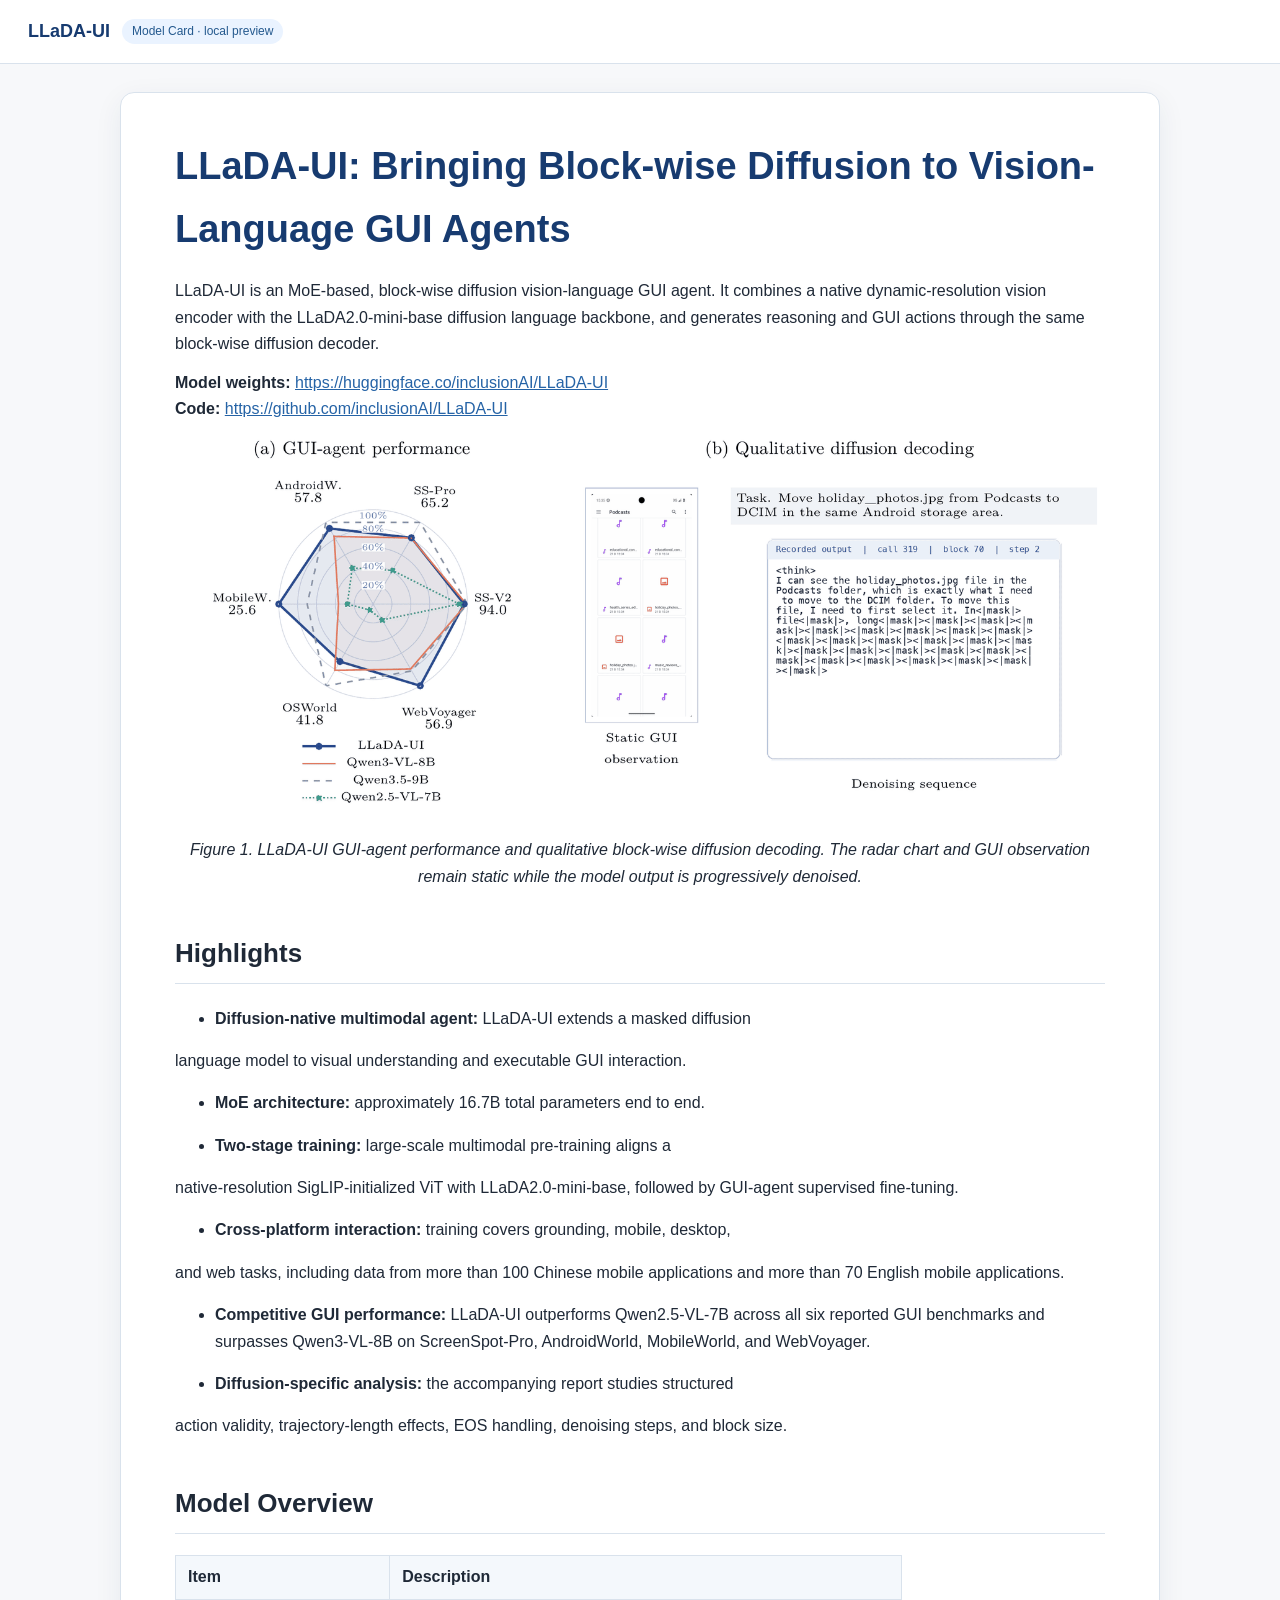
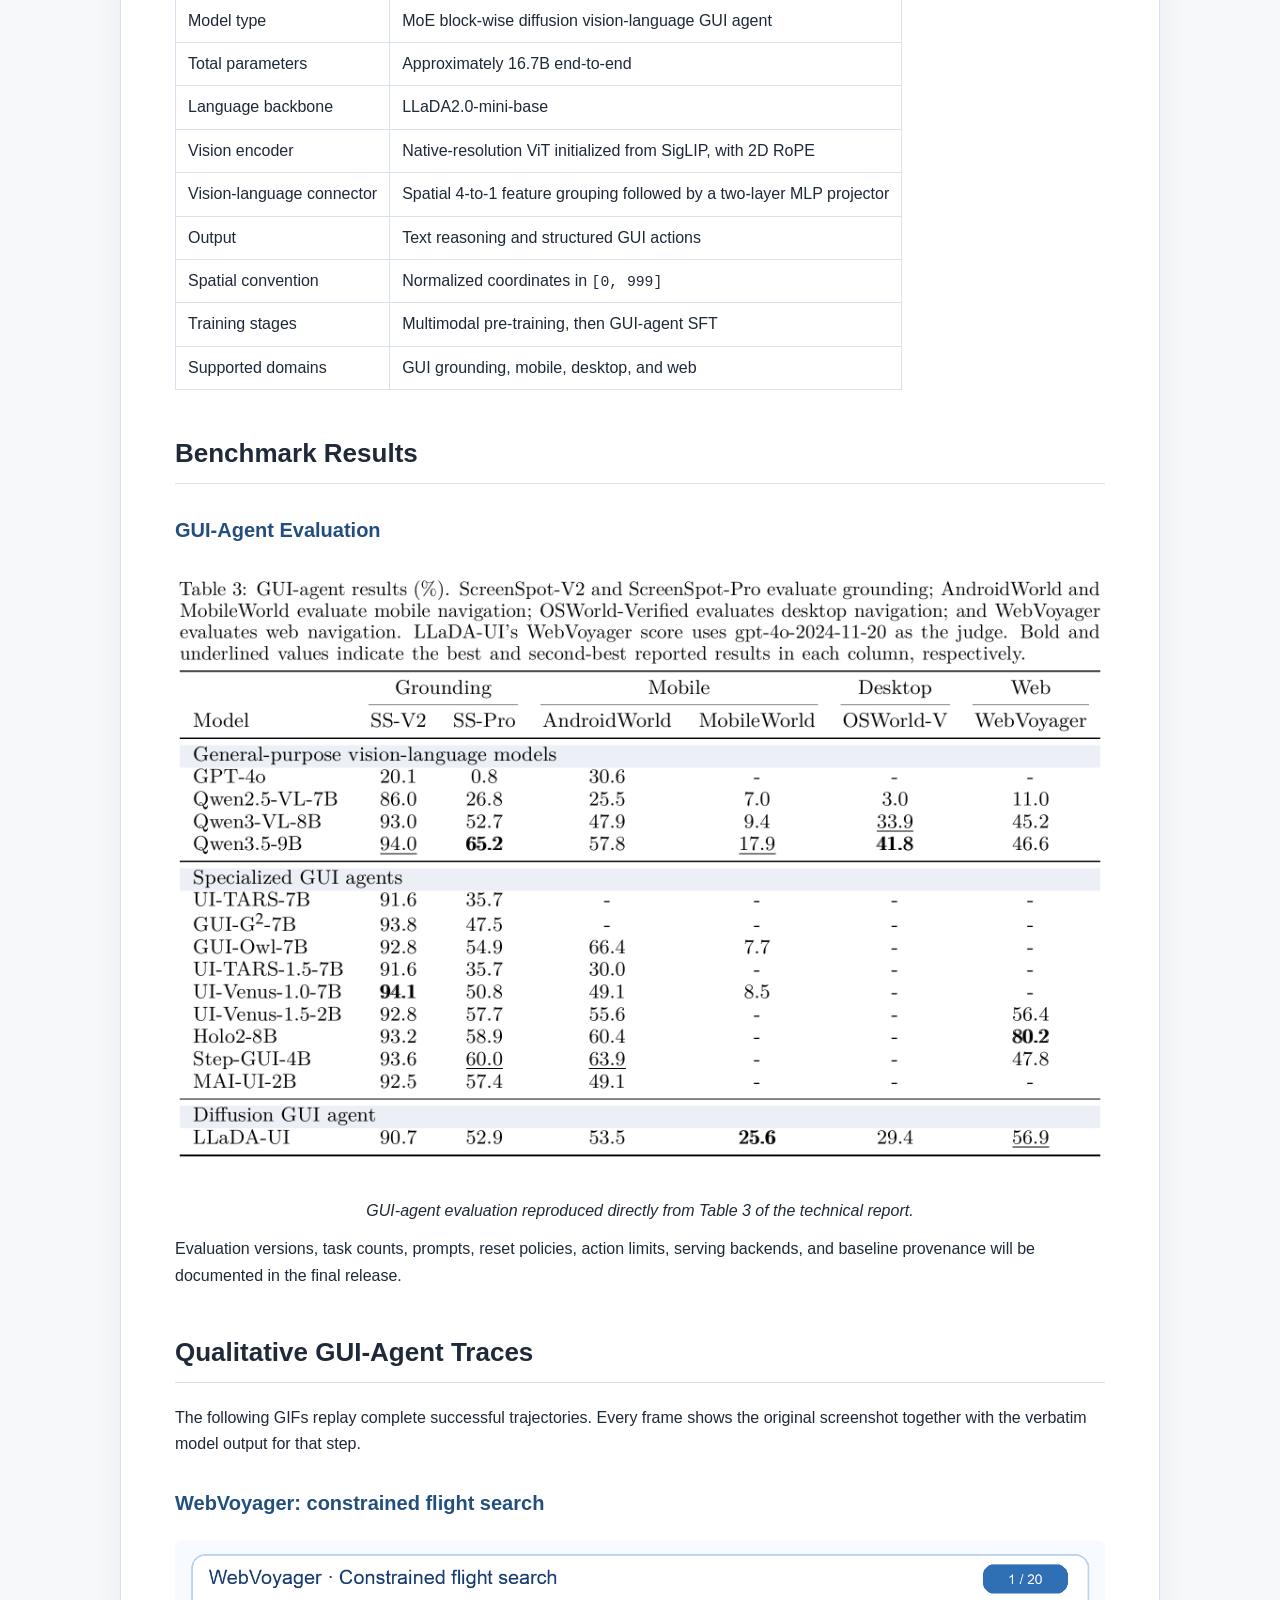
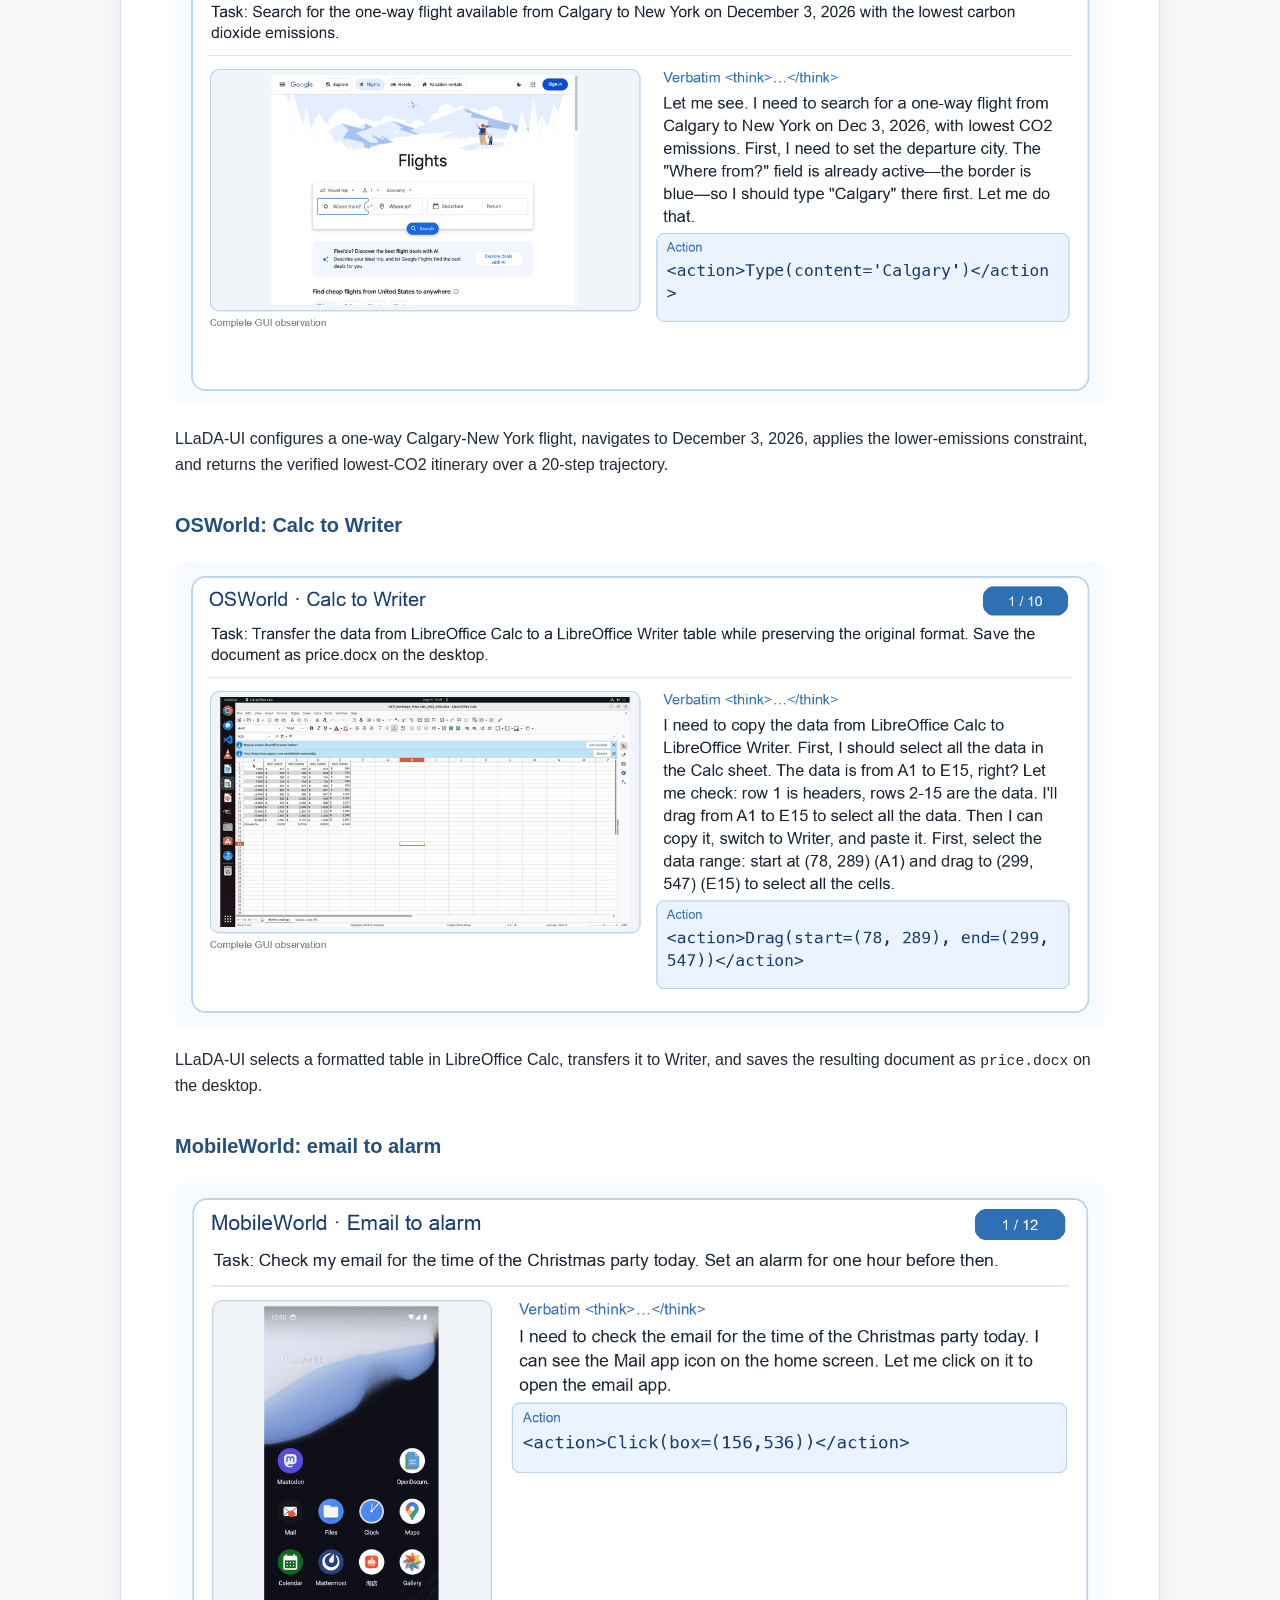
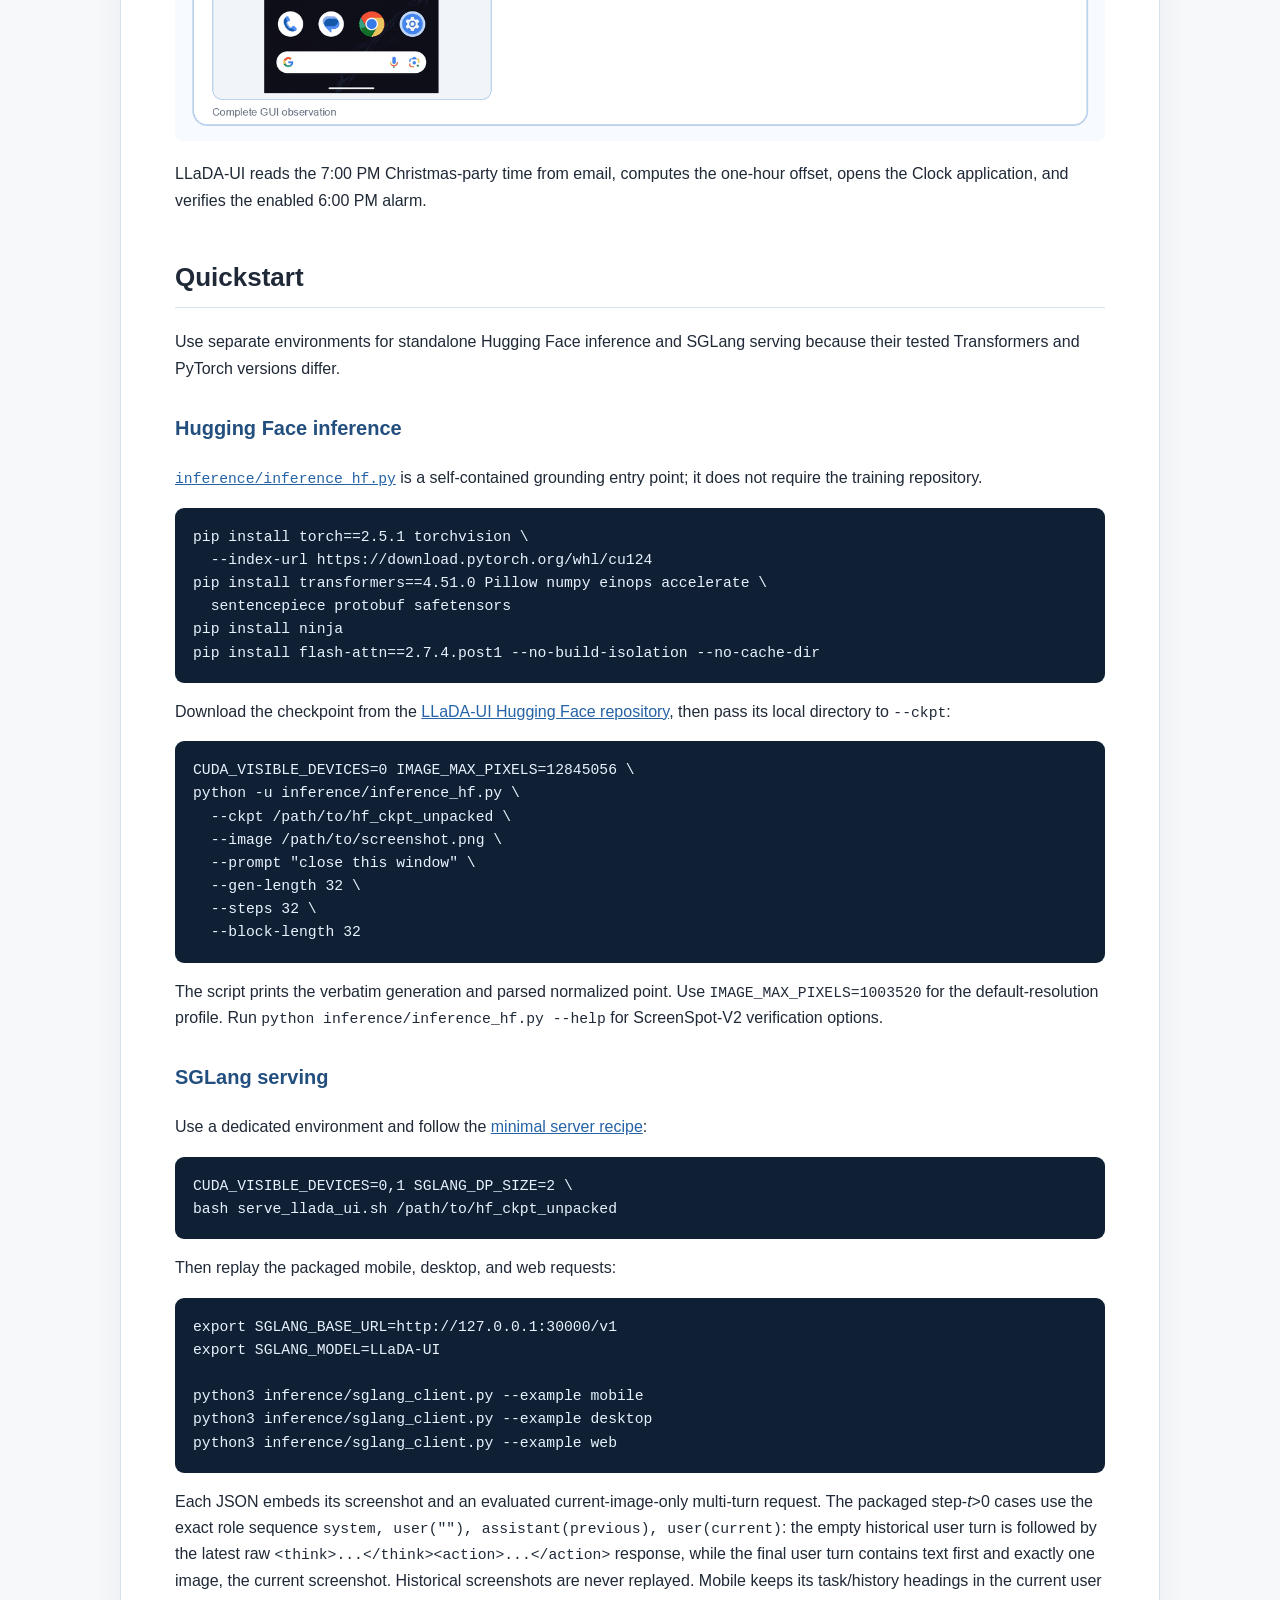
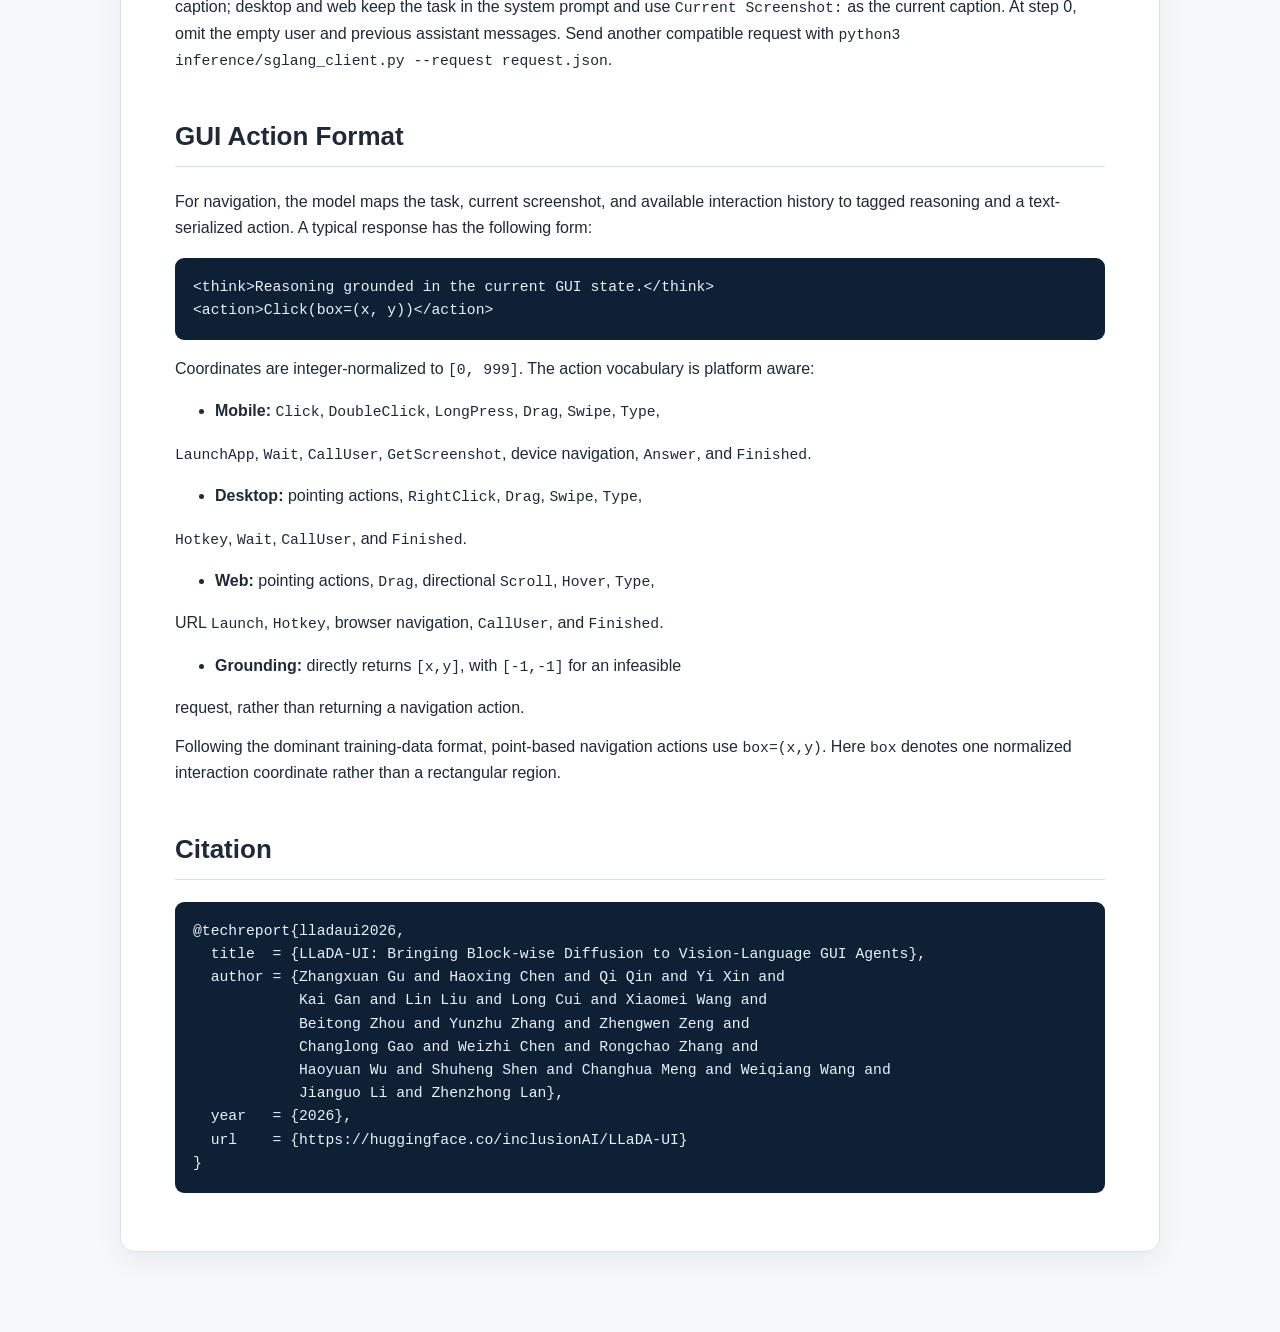
==== preview/index.html @ 5b06d2ca "Initial public release" ====
<!doctype html>
<html lang="en"><head><meta charset="utf-8"><base href="../">
<meta name="viewport" content="width=device-width,initial-scale=1">
<title>LLaDA-UI: Bringing Block-wise Diffusion to Vision-Language GUI Agents · Model Card Preview</title>
<style>
:root{--ink:#1f2937;--muted:#64748b;--line:#d9e2ec;--blue:#2563a6;--pale:#f4f8fc}
*{box-sizing:border-box} body{margin:0;background:#f7f8fa;color:var(--ink);font:16px/1.65 -apple-system,BlinkMacSystemFont,"Segoe UI",sans-serif}
.top{height:64px;background:white;border-bottom:1px solid var(--line);display:flex;align-items:center;padding:0 28px;position:sticky;top:0;z-index:2}
.brand{font-weight:750;color:#173b70;font-size:18px} .badge{margin-left:12px;background:#eaf3ff;color:#24598e;border-radius:999px;padding:3px 10px;font-size:12px}
main{max-width:1040px;margin:28px auto 80px;background:white;border:1px solid var(--line);border-radius:14px;padding:42px 54px;box-shadow:0 8px 28px #15395a12}
h1{font-size:38px;margin:0 0 18px;color:#173b70} h2{font-size:26px;margin-top:42px;border-bottom:1px solid var(--line);padding-bottom:8px} h3{font-size:20px;margin-top:30px;color:#234f7f}
p{margin:12px 0} img{max-width:100%;height:auto;border-radius:8px} table{border-collapse:collapse;width:100%;display:block;overflow-x:auto;margin:18px 0}
th,td{border:1px solid var(--line);padding:8px 12px;text-align:left;white-space:nowrap} th{background:var(--pale)}
pre{background:#0f2034;color:#e8f2ff;padding:18px;border-radius:9px;overflow:auto;line-height:1.45} code{font-family:ui-monospace,SFMono-Regular,Menlo,monospace;font-size:.92em}
blockquote{border-left:4px solid #75a7d8;background:#f5f9fd;margin:18px 0;padding:10px 18px;color:#40566e}
li{margin:5px 0} a{color:var(--blue)} @media(max-width:720px){main{margin:0;border:0;border-radius:0;padding:28px 20px}}
</style></head><body>
<div class="top"><span class="brand">LLaDA-UI</span><span class="badge">Model Card · local preview</span></div>
<main><h1>LLaDA-UI: Bringing Block-wise Diffusion to Vision-Language GUI Agents</h1>
<p>LLaDA-UI is an MoE-based, block-wise diffusion vision-language GUI agent. It combines a native dynamic-resolution vision encoder with the LLaDA2.0-mini-base diffusion language backbone, and generates reasoning and GUI actions through the same block-wise diffusion decoder.</p>
<p><strong>Model weights:</strong> <a href="https://huggingface.co/inclusionAI/LLaDA-UI">https://huggingface.co/inclusionAI/LLaDA-UI</a><br>
<strong>Code:</strong> <a href="https://github.com/inclusionAI/LLaDA-UI">https://github.com/inclusionAI/LLaDA-UI</a></p>
<p align="center">
  <img src="assets/figure1_overview_animated.gif" width="100%" alt="LLaDA-UI GUI-agent benchmark comparison and animated qualitative diffusion decoding">
</p>
<p align="center"><em>Figure 1. LLaDA-UI GUI-agent performance and qualitative block-wise diffusion decoding. The radar chart and GUI observation remain static while the model output is progressively denoised.</em></p>
<h2>Highlights</h2>
<ul><li><strong>Diffusion-native multimodal agent:</strong> LLaDA-UI extends a masked diffusion</li></ul>
<p>language model to visual understanding and executable GUI interaction.</p>
<ul><li><strong>MoE architecture:</strong> approximately 16.7B total parameters end to end.</li></ul>
<ul><li><strong>Two-stage training:</strong> large-scale multimodal pre-training aligns a</li></ul>
<p>native-resolution SigLIP-initialized ViT with LLaDA2.0-mini-base, followed by GUI-agent supervised fine-tuning.</p>
<ul><li><strong>Cross-platform interaction:</strong> training covers grounding, mobile, desktop,</li></ul>
<p>and web tasks, including data from more than 100 Chinese mobile applications and more than 70 English mobile applications.</p>
<ul><li><strong>Competitive GUI performance:</strong> LLaDA-UI outperforms Qwen2.5-VL-7B across all six reported GUI benchmarks and surpasses Qwen3-VL-8B on ScreenSpot-Pro, AndroidWorld, MobileWorld, and WebVoyager.</li></ul>
<ul><li><strong>Diffusion-specific analysis:</strong> the accompanying report studies structured</li></ul>
<p>action validity, trajectory-length effects, EOS handling, denoising steps, and block size.</p>
<h2>Model Overview</h2>
<table><thead><tr><th>Item</th><th>Description</th></tr></thead><tbody><tr><td>Model type</td><td>MoE block-wise diffusion vision-language GUI agent</td></tr><tr><td>Total parameters</td><td>Approximately 16.7B end-to-end</td></tr><tr><td>Language backbone</td><td>LLaDA2.0-mini-base</td></tr><tr><td>Vision encoder</td><td>Native-resolution ViT initialized from SigLIP, with 2D RoPE</td></tr><tr><td>Vision-language connector</td><td>Spatial 4-to-1 feature grouping followed by a two-layer MLP projector</td></tr><tr><td>Output</td><td>Text reasoning and structured GUI actions</td></tr><tr><td>Spatial convention</td><td>Normalized coordinates in <code>[0, 999]</code></td></tr><tr><td>Training stages</td><td>Multimodal pre-training, then GUI-agent SFT</td></tr><tr><td>Supported domains</td><td>GUI grounding, mobile, desktop, and web</td></tr></tbody></table>
<h2>Benchmark Results</h2>
<h3>GUI-Agent Evaluation</h3>
<p align="center"><img src="assets/gui_agent_evaluation.png" width="100%" alt="LLaDA-UI GUI-agent benchmark results from Table 3 of the technical report"></p>
<p align="center"><em>GUI-agent evaluation reproduced directly from Table 3 of the technical report.</em></p>
<p>Evaluation versions, task counts, prompts, reset policies, action limits, serving backends, and baseline provenance will be documented in the final release.</p>
<h2>Qualitative GUI-Agent Traces</h2>
<p>The following GIFs replay complete successful trajectories. Every frame shows the original screenshot together with the verbatim model output for that step.</p>
<h3>WebVoyager: constrained flight search</h3>
<p align="center">
  <img src="assets/traces/webvoyager_google_flights.gif" width="100%" alt="Complete WebVoyager Google Flights trajectory">
</p>
<p>LLaDA-UI configures a one-way Calgary-New York flight, navigates to December 3, 2026, applies the lower-emissions constraint, and returns the verified lowest-CO2 itinerary over a 20-step trajectory.</p>
<h3>OSWorld: Calc to Writer</h3>
<p align="center">
  <img src="assets/traces/osworld_calc_to_writer.gif" width="100%" alt="Complete OSWorld Calc-to-Writer trajectory">
</p>
<p>LLaDA-UI selects a formatted table in LibreOffice Calc, transfers it to Writer, and saves the resulting document as <code>price.docx</code> on the desktop.</p>
<h3>MobileWorld: email to alarm</h3>
<p align="center">
  <img src="assets/traces/mobileworld_email_to_alarm.gif" width="100%" alt="Complete MobileWorld email-to-alarm trajectory">
</p>
<p>LLaDA-UI reads the 7:00 PM Christmas-party time from email, computes the one-hour offset, opens the Clock application, and verifies the enabled 6:00 PM alarm.</p>
<h2>Quickstart</h2>
<p>Use separate environments for standalone Hugging Face inference and SGLang serving because their tested Transformers and PyTorch versions differ.</p>
<h3>Hugging Face inference</h3>
<p><a href="inference/inference_hf.py"><code>inference/inference_hf.py</code></a> is a self-contained grounding entry point; it does not require the training repository.</p>
<pre><code class="language-bash">pip install torch==2.5.1 torchvision \
  --index-url https://download.pytorch.org/whl/cu124
pip install transformers==4.51.0 Pillow numpy einops accelerate \
  sentencepiece protobuf safetensors
pip install ninja
pip install flash-attn==2.7.4.post1 --no-build-isolation --no-cache-dir</code></pre>
<p>Download the checkpoint from the <a href="https://huggingface.co/inclusionAI/LLaDA-UI">LLaDA-UI Hugging Face repository</a>, then pass its local directory to <code>--ckpt</code>:</p>
<pre><code class="language-bash">CUDA_VISIBLE_DEVICES=0 IMAGE_MAX_PIXELS=12845056 \
python -u inference/inference_hf.py \
  --ckpt /path/to/hf_ckpt_unpacked \
  --image /path/to/screenshot.png \
  --prompt &quot;close this window&quot; \
  --gen-length 32 \
  --steps 32 \
  --block-length 32</code></pre>
<p>The script prints the verbatim generation and parsed normalized point. Use <code>IMAGE_MAX_PIXELS=1003520</code> for the default-resolution profile. Run <code>python inference/inference_hf.py --help</code> for ScreenSpot-V2 verification options.</p>
<h3>SGLang serving</h3>
<p>Use a dedicated environment and follow the <a href="inference/sglang_server/README.md">minimal server recipe</a>:</p>
<pre><code class="language-bash">CUDA_VISIBLE_DEVICES=0,1 SGLANG_DP_SIZE=2 \
bash serve_llada_ui.sh /path/to/hf_ckpt_unpacked</code></pre>
<p>Then replay the packaged mobile, desktop, and web requests:</p>
<pre><code class="language-bash">export SGLANG_BASE_URL=http://127.0.0.1:30000/v1
export SGLANG_MODEL=LLaDA-UI

python3 inference/sglang_client.py --example mobile
python3 inference/sglang_client.py --example desktop
python3 inference/sglang_client.py --example web</code></pre>
<p>Each JSON embeds its screenshot and an evaluated current-image-only multi-turn request. The packaged step-<em>t</em>&gt;0 cases use the exact role sequence <code>system, user(""), assistant(previous), user(current)</code>: the empty historical user turn is followed by the latest raw <code>&lt;think&gt;...&lt;/think&gt;&lt;action&gt;...&lt;/action&gt;</code> response, while the final user turn contains text first and exactly one image, the current screenshot. Historical screenshots are never replayed. Mobile keeps its task/history headings in the current user caption; desktop and web keep the task in the system prompt and use <code>Current Screenshot:</code> as the current caption. At step 0, omit the empty user and previous assistant messages. Send another compatible request with <code>python3 inference/sglang_client.py --request request.json</code>.</p>
<h2>GUI Action Format</h2>
<p>For navigation, the model maps the task, current screenshot, and available interaction history to tagged reasoning and a text-serialized action. A typical response has the following form:</p>
<pre><code class="language-text">&lt;think&gt;Reasoning grounded in the current GUI state.&lt;/think&gt;
&lt;action&gt;Click(box=(x, y))&lt;/action&gt;</code></pre>
<p>Coordinates are integer-normalized to <code>[0, 999]</code>. The action vocabulary is platform aware:</p>
<ul><li><strong>Mobile:</strong> <code>Click</code>, <code>DoubleClick</code>, <code>LongPress</code>, <code>Drag</code>, <code>Swipe</code>, <code>Type</code>,</li></ul>
<p><code>LaunchApp</code>, <code>Wait</code>, <code>CallUser</code>, <code>GetScreenshot</code>, device navigation, <code>Answer</code>, and <code>Finished</code>.</p>
<ul><li><strong>Desktop:</strong> pointing actions, <code>RightClick</code>, <code>Drag</code>, <code>Swipe</code>, <code>Type</code>,</li></ul>
<p><code>Hotkey</code>, <code>Wait</code>, <code>CallUser</code>, and <code>Finished</code>.</p>
<ul><li><strong>Web:</strong> pointing actions, <code>Drag</code>, directional <code>Scroll</code>, <code>Hover</code>, <code>Type</code>,</li></ul>
<p>URL <code>Launch</code>, <code>Hotkey</code>, browser navigation, <code>CallUser</code>, and <code>Finished</code>.</p>
<ul><li><strong>Grounding:</strong> directly returns <code>[x,y]</code>, with <code>[-1,-1]</code> for an infeasible</li></ul>
<p>request, rather than returning a navigation action.</p>
<p>Following the dominant training-data format, point-based navigation actions use <code>box=(x,y)</code>. Here <code>box</code> denotes one normalized interaction coordinate rather than a rectangular region.</p>
<h2>Citation</h2>
<pre><code class="language-bibtex">@techreport{lladaui2026,
  title  = {LLaDA-UI: Bringing Block-wise Diffusion to Vision-Language GUI Agents},
  author = {Zhangxuan Gu and Haoxing Chen and Qi Qin and Yi Xin and
            Kai Gan and Lin Liu and Long Cui and Xiaomei Wang and
            Beitong Zhou and Yunzhu Zhang and Zhengwen Zeng and
            Changlong Gao and Weizhi Chen and Rongchao Zhang and
            Haoyuan Wu and Shuheng Shen and Changhua Meng and Weiqiang Wang and
            Jianguo Li and Zhenzhong Lan},
  year   = {2026},
  url    = {https://huggingface.co/inclusionAI/LLaDA-UI}
}</code></pre>
</main></body></html>
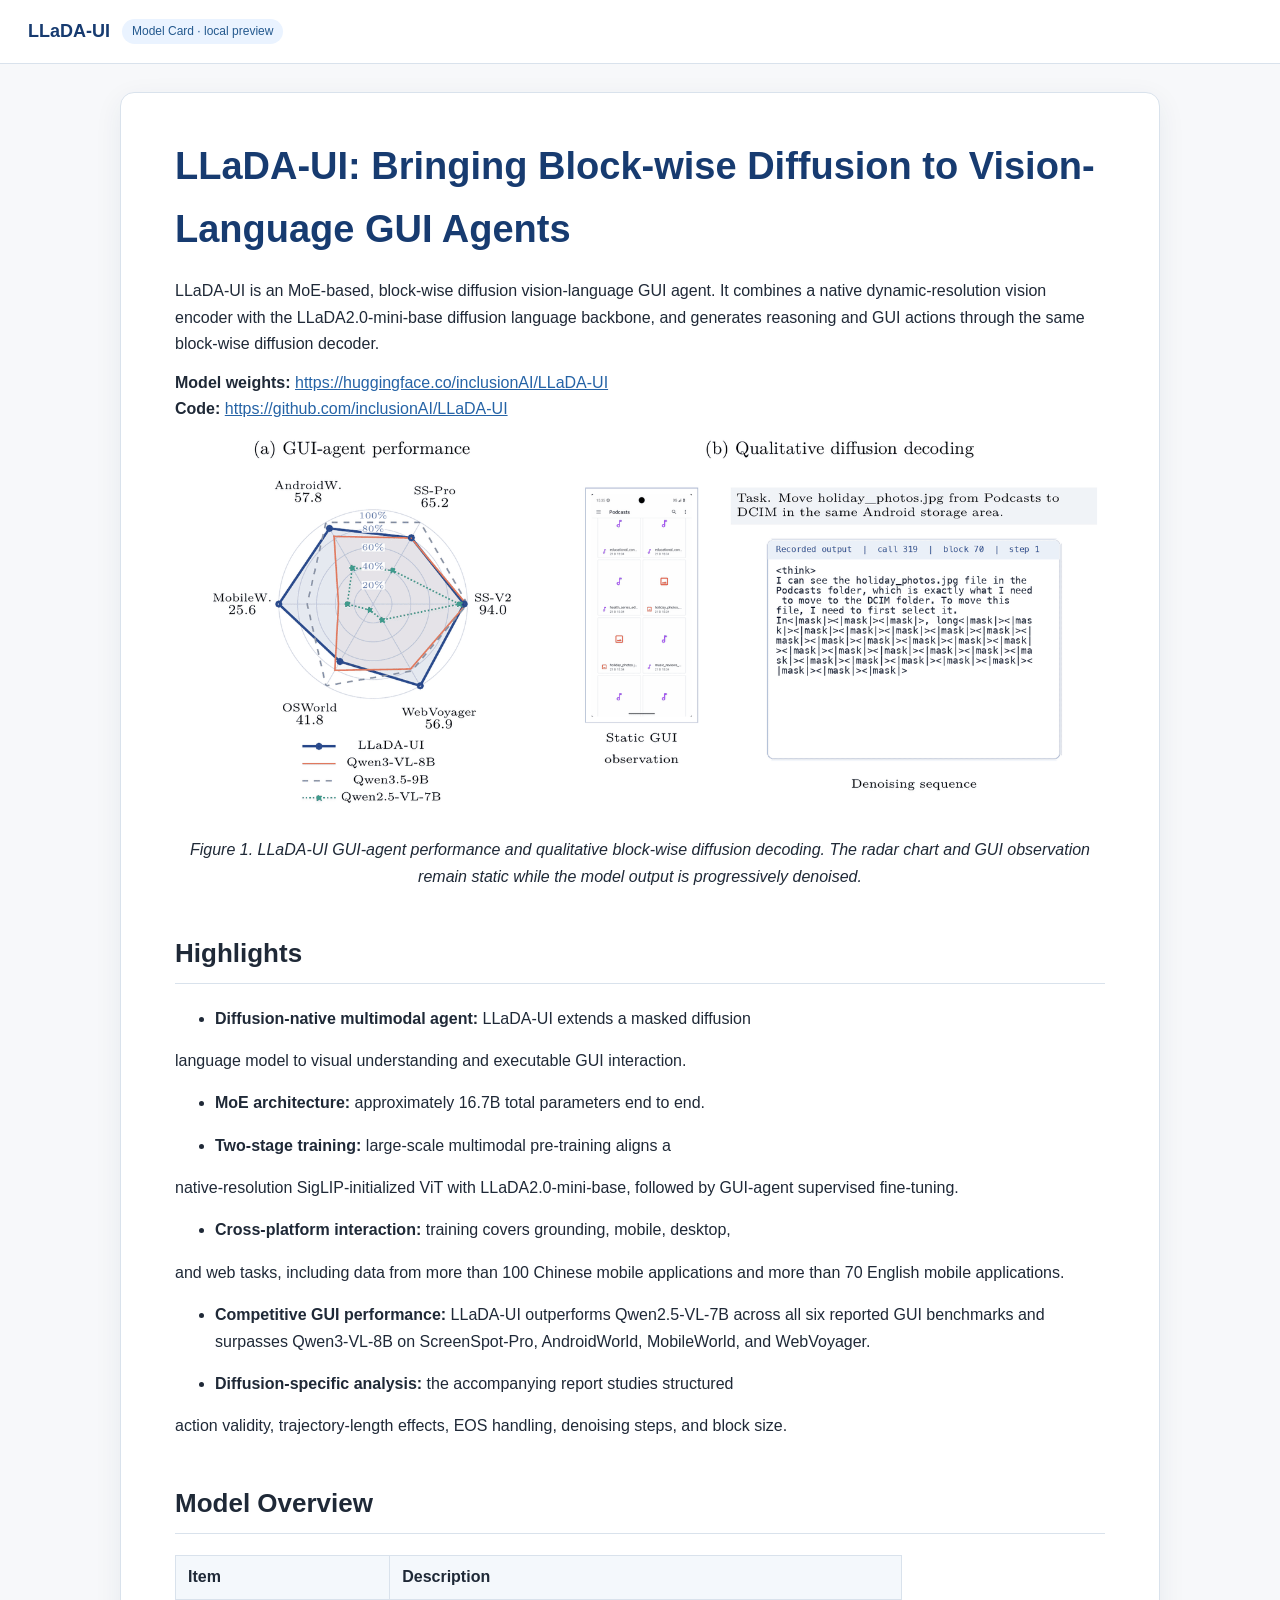
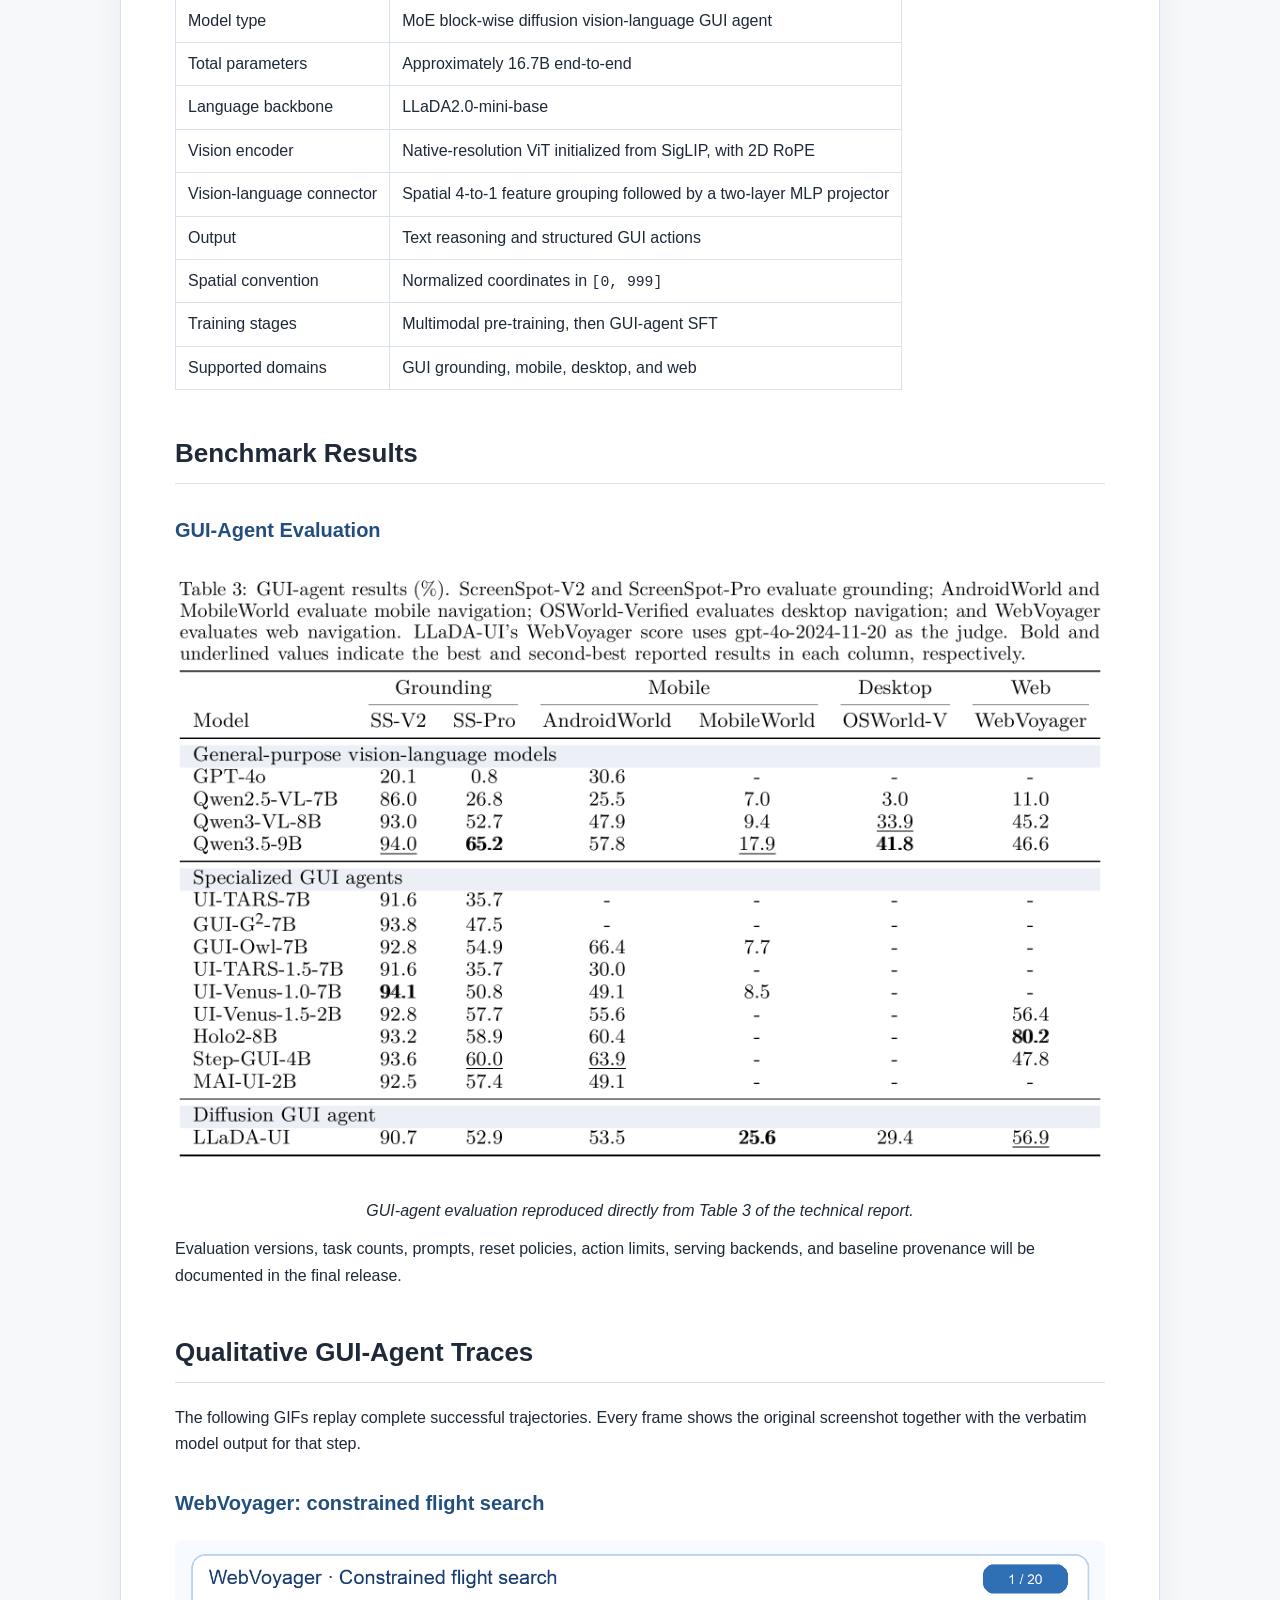
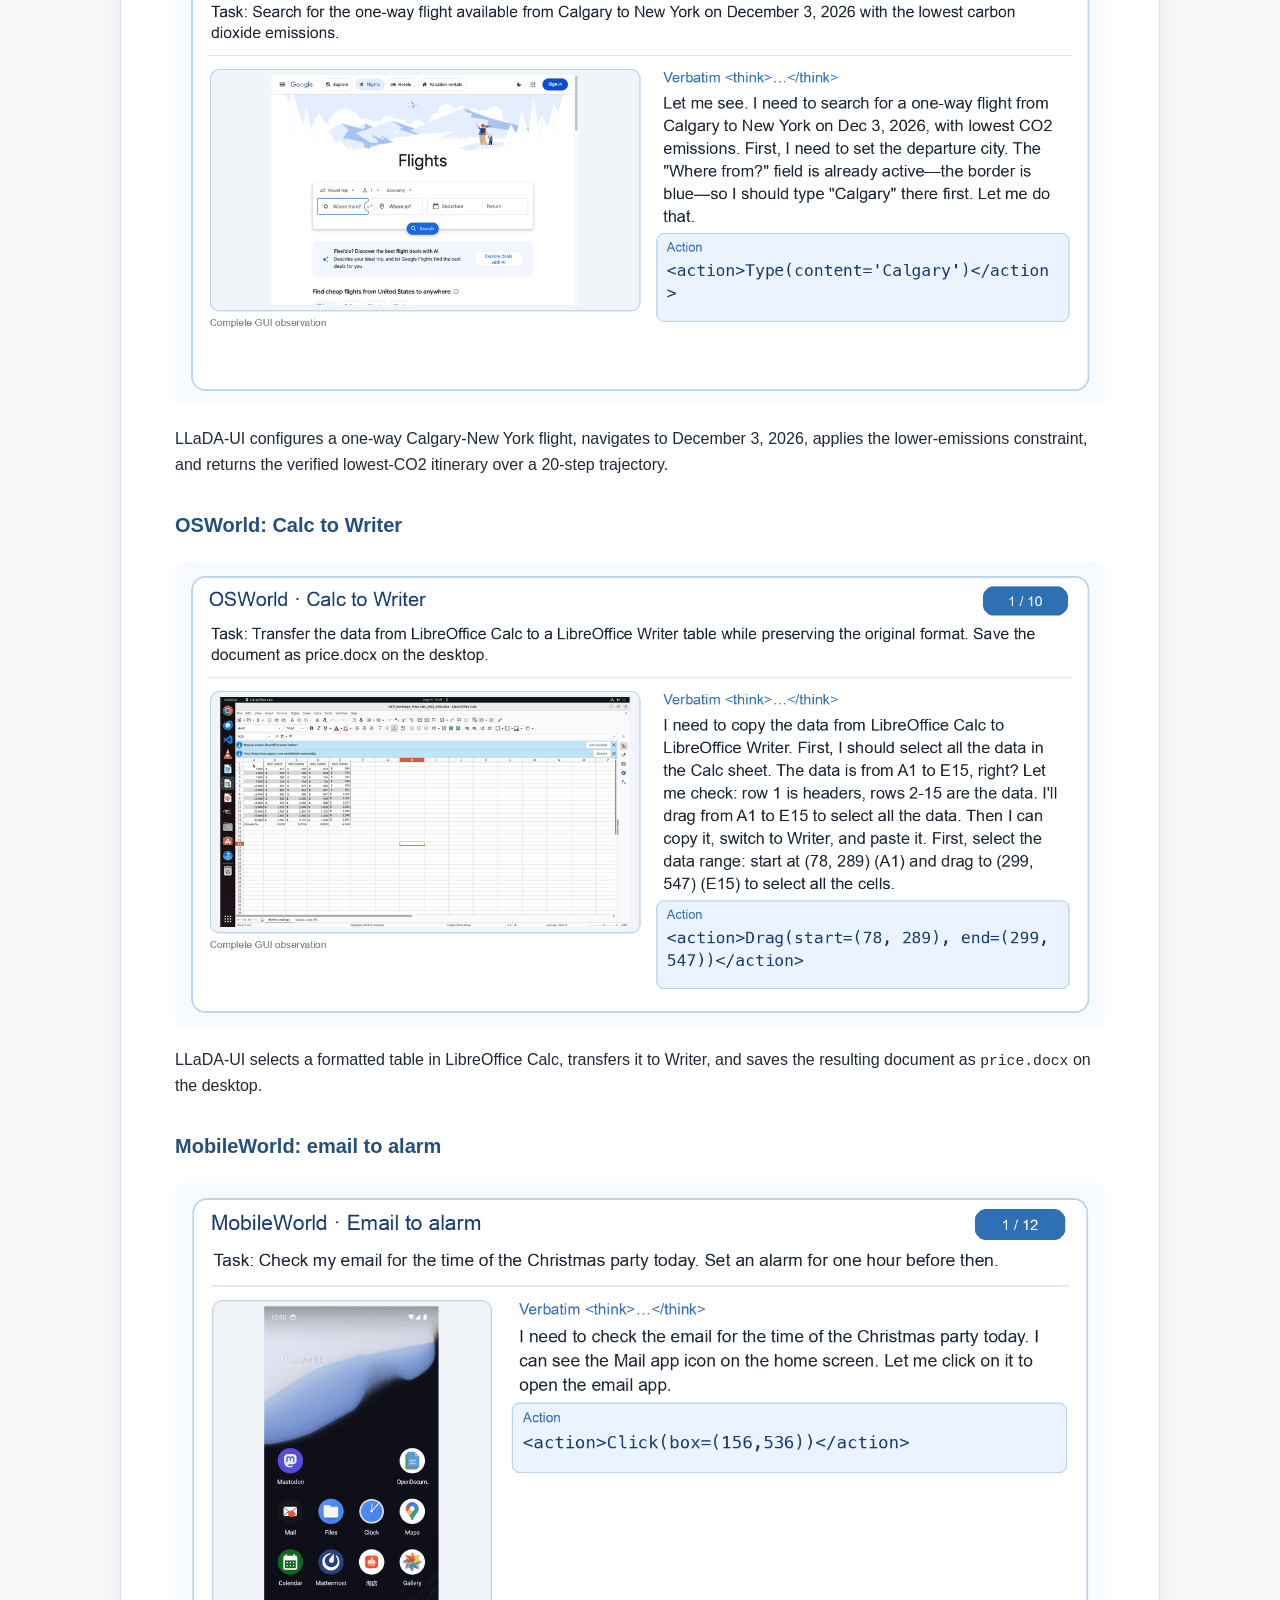
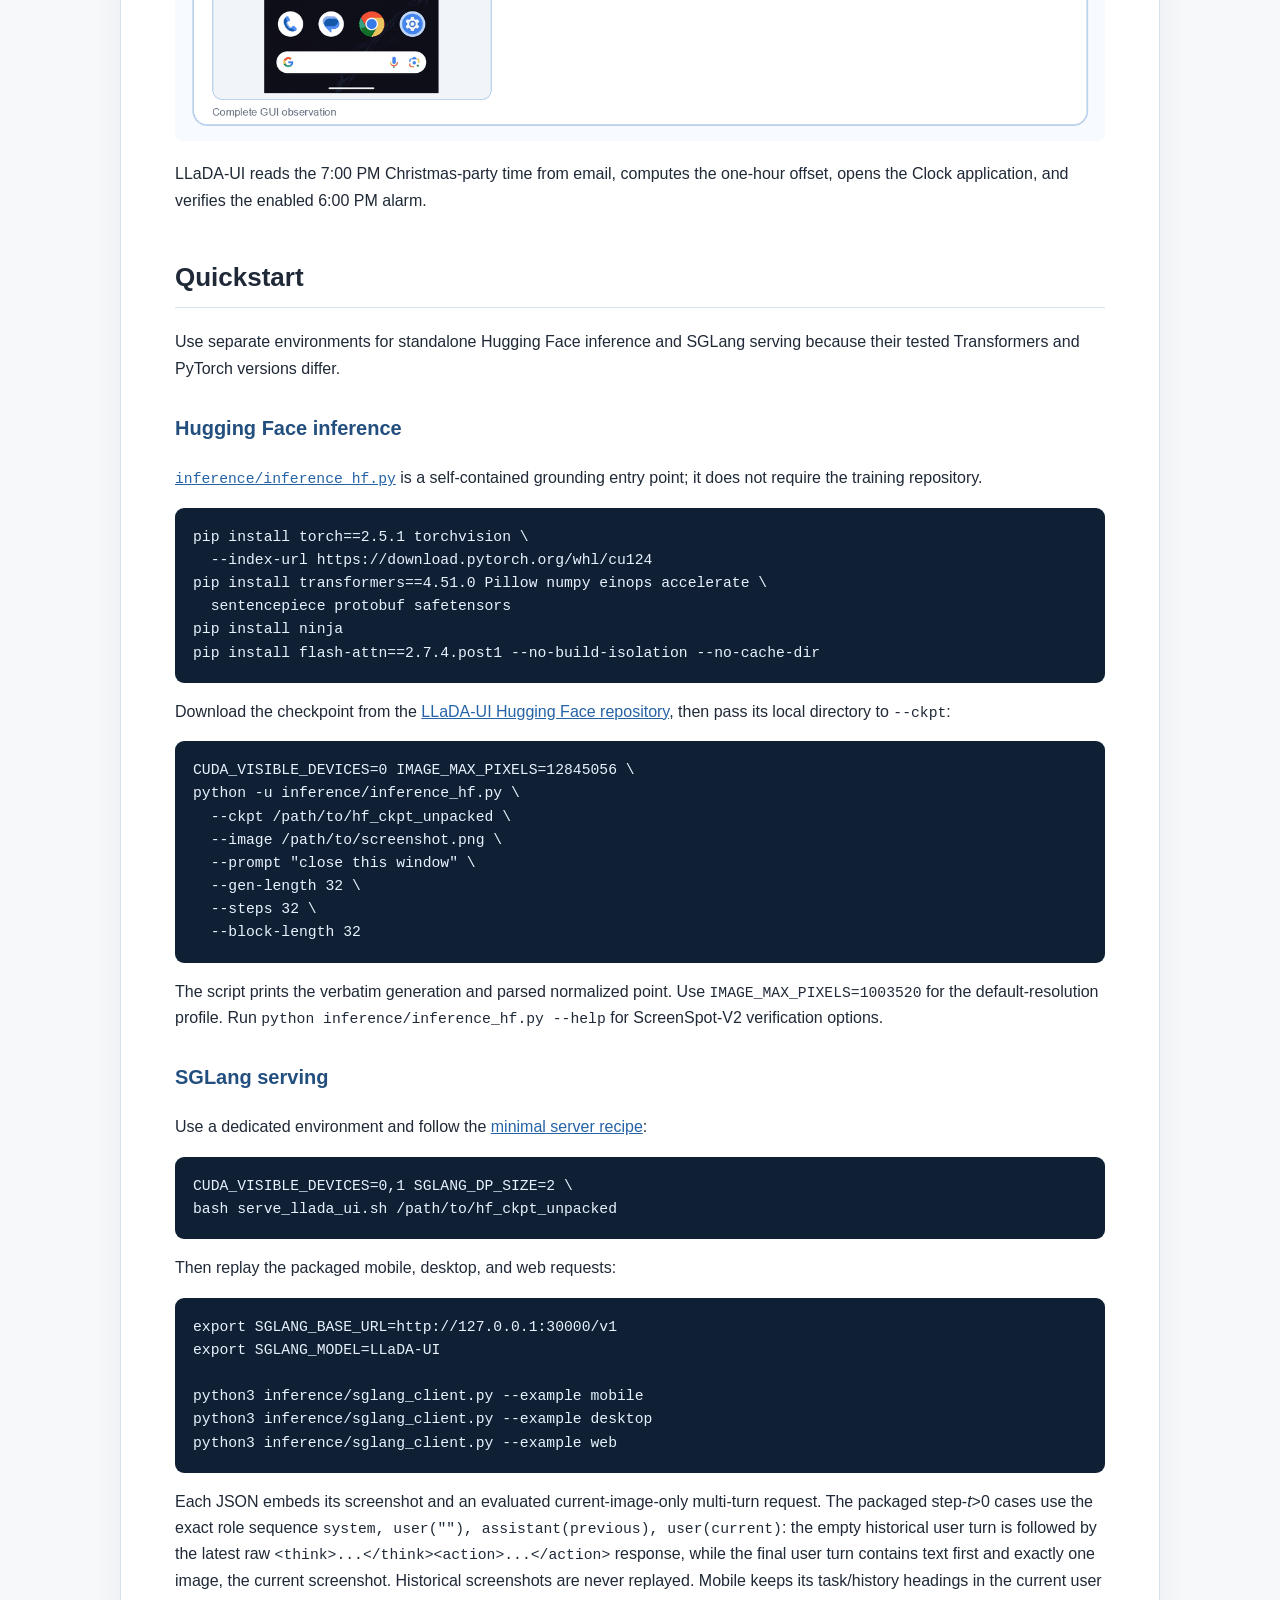
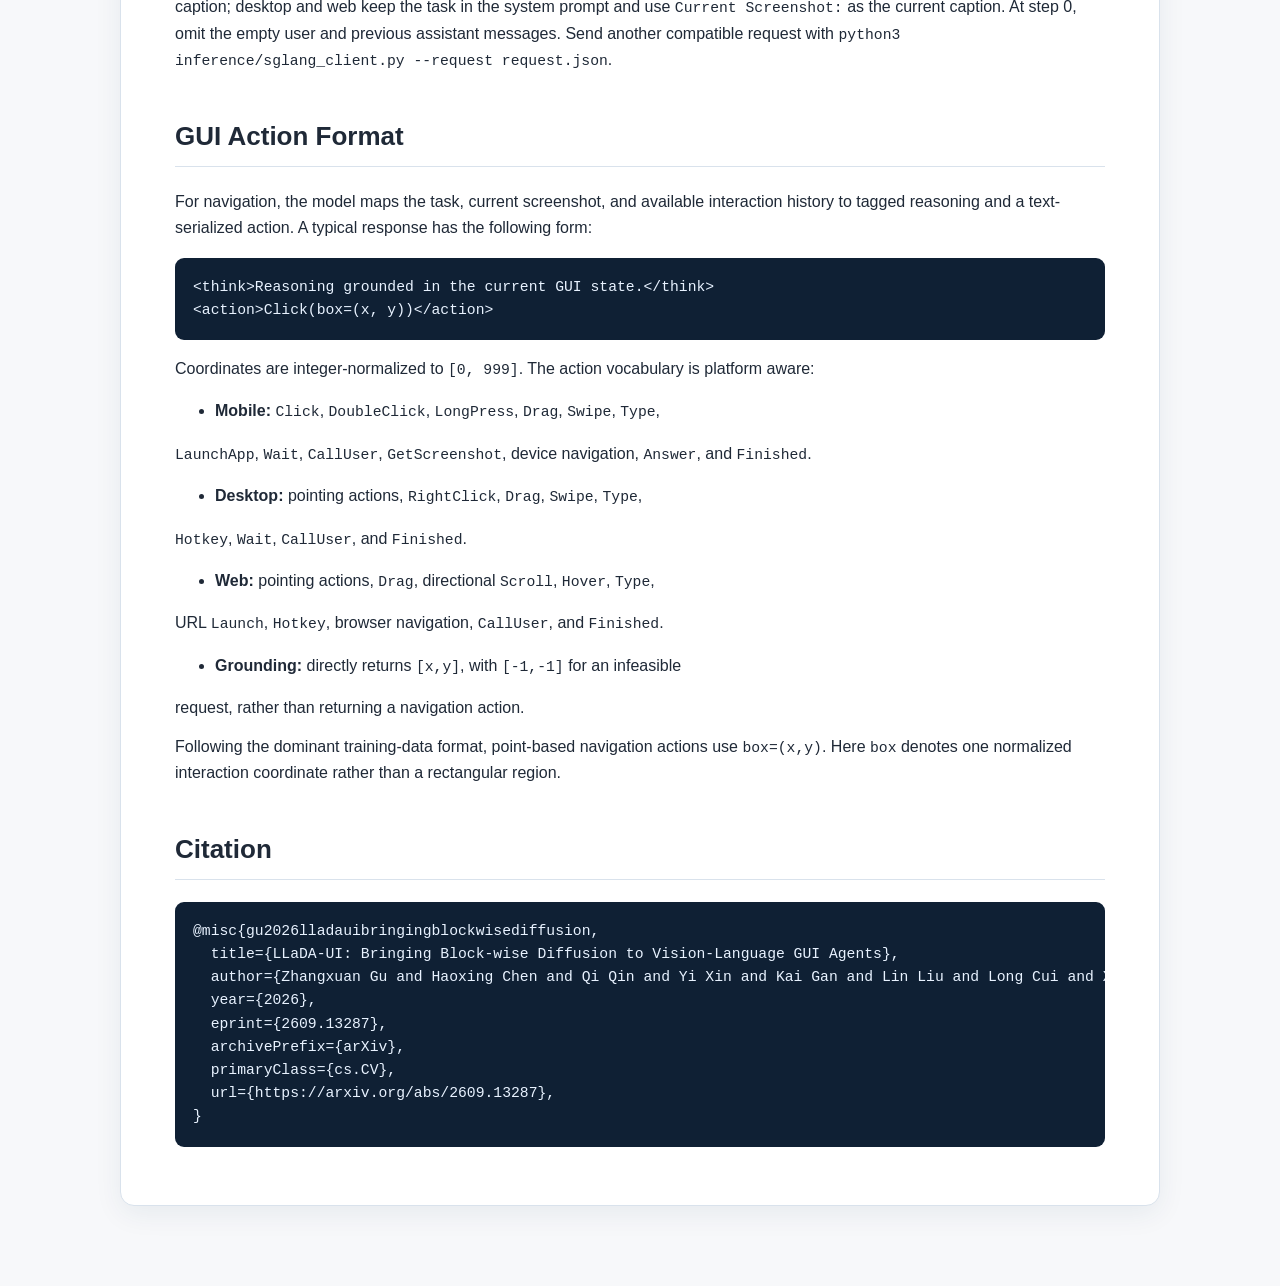
==== commit b3e84b96: "Initial public release" ====
--- a/preview/index.html
+++ b/preview/index.html
@@ -106,15 +106,13 @@
 <p>request, rather than returning a navigation action.</p>
 <p>Following the dominant training-data format, point-based navigation actions use <code>box=(x,y)</code>. Here <code>box</code> denotes one normalized interaction coordinate rather than a rectangular region.</p>
 <h2>Citation</h2>
-<pre><code class="language-bibtex">@techreport{lladaui2026,
-  title  = {LLaDA-UI: Bringing Block-wise Diffusion to Vision-Language GUI Agents},
-  author = {Zhangxuan Gu and Haoxing Chen and Qi Qin and Yi Xin and
-            Kai Gan and Lin Liu and Long Cui and Xiaomei Wang and
-            Beitong Zhou and Yunzhu Zhang and Zhengwen Zeng and
-            Changlong Gao and Weizhi Chen and Rongchao Zhang and
-            Haoyuan Wu and Shuheng Shen and Changhua Meng and Weiqiang Wang and
-            Jianguo Li and Zhenzhong Lan},
-  year   = {2026},
-  url    = {https://huggingface.co/inclusionAI/LLaDA-UI}
+<pre><code class="language-bibtex">@misc{gu2026lladauibringingblockwisediffusion,
+  title={LLaDA-UI: Bringing Block-wise Diffusion to Vision-Language GUI Agents},
+  author={Zhangxuan Gu and Haoxing Chen and Qi Qin and Yi Xin and Kai Gan and Lin Liu and Long Cui and Xiaomei Wang and Beitong Zhou and Yunzhu Zhang and Zhengwen Zeng and Changlong Gao and Weizhi Chen and Rongchao Zhang and Haoyuan Wu and Shuheng Shen and Changhua Meng and Weiqiang Wang and Jianguo Li and Zhenzhong Lan},
+  year={2026},
+  eprint={2609.13287},
+  archivePrefix={arXiv},
+  primaryClass={cs.CV},
+  url={https://arxiv.org/abs/2609.13287},
 }</code></pre>
 </main></body></html>
